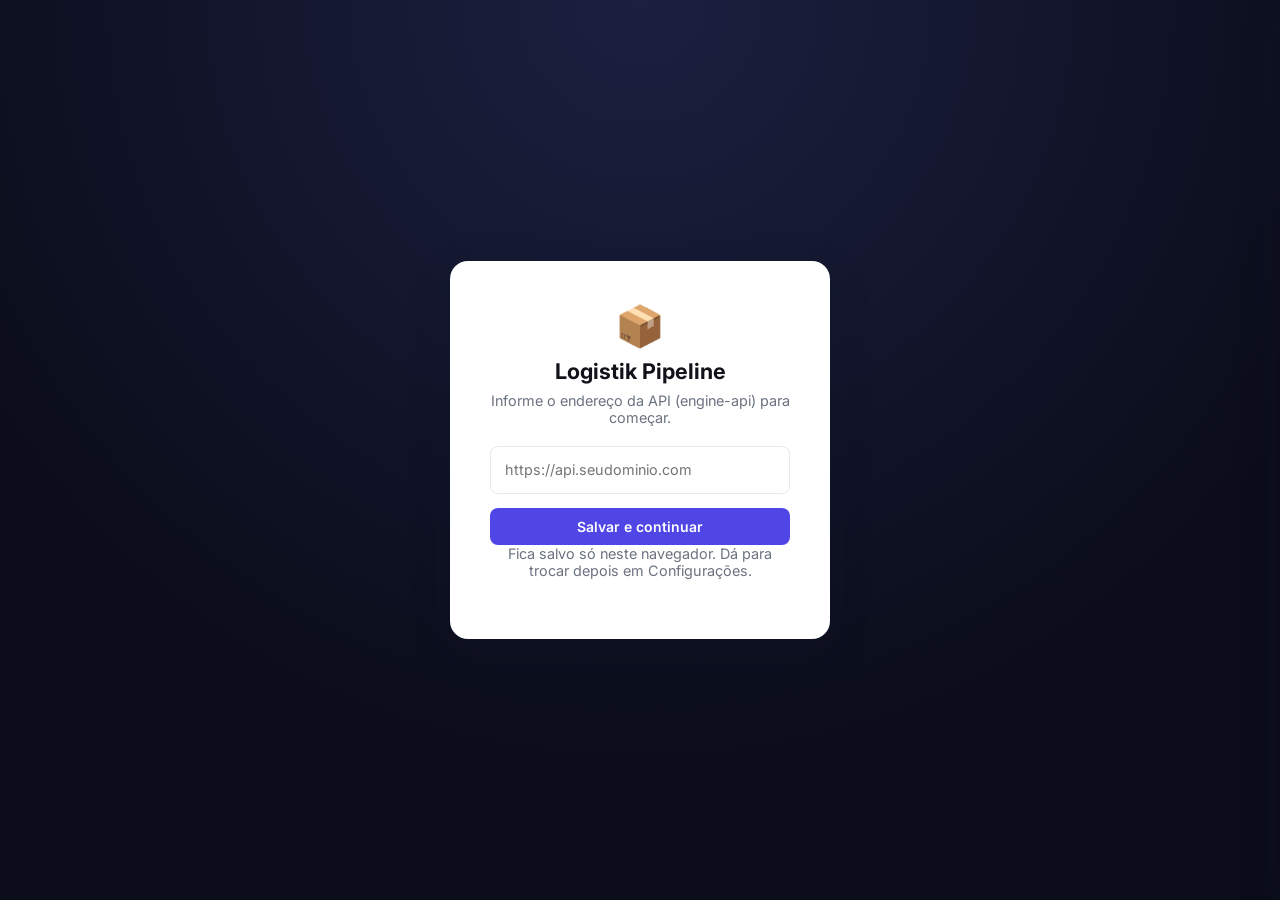
==== cloudflare-dashboard/public/index.html @ c697c0fc "feat: dashboard remoto via Quick Tunnel + atualização do style guide Troca o cloudflared de túnel no" ====
<!doctype html>
<html lang="pt-BR">
<head>
<meta charset="utf-8" />
<meta name="viewport" content="width=device-width, initial-scale=1" />
<title>Logistik Pipeline — Fila de Revisão</title>
<link rel="preconnect" href="https://fonts.googleapis.com">
<link rel="preconnect" href="https://fonts.gstatic.com" crossorigin>
<link href="https://fonts.googleapis.com/css2?family=Inter:wght@400;500;600;700;800&display=swap" rel="stylesheet">
<link rel="stylesheet" href="styles.css">
</head>
<body>

<!-- Onboarding: asks for the engine-api URL once, stored in localStorage -->
<div id="setup-screen" class="setup-screen">
  <div class="setup-card">
    <div class="setup-icon">📦</div>
    <h1>Logistik Pipeline</h1>
    <p>Informe o endereço da API (engine-api) para começar.</p>
    <input id="setup-api-url" type="text" placeholder="https://api.seudominio.com" autocomplete="off" />
    <button id="setup-save-btn" class="btn btn-primary btn-block">Salvar e continuar</button>
    <p class="setup-hint">Fica salvo só neste navegador. Dá para trocar depois em Configurações.</p>
  </div>
</div>

<div id="main-screen" class="app-shell hidden">

  <aside class="sidebar">
    <div class="brand">
      <span class="brand-icon">📦</span>
      <span class="brand-name">Logistik&nbsp;Pipeline</span>
    </div>

    <nav class="status-nav" id="status-nav"></nav>

    <div class="sidebar-section">
      <h3>Ações</h3>
      <button class="btn btn-primary btn-block" id="btn-run-pipeline">🚀 Rodar Pipeline Agora</button>
      <button class="btn btn-secondary btn-block" id="btn-gen-missing">✍️ Gerar Textos Faltantes</button>
      <button class="btn btn-ghost btn-block" id="btn-refresh">🔄 Atualizar</button>
    </div>

    <div class="sidebar-section">
      <h3>Knowledge Base</h3>
      <div id="kb-indicator" class="kb-indicator kb-loading">Carregando…</div>
      <button class="btn btn-ghost btn-sm btn-block" id="btn-kb-sync">🔗 Sincronizar Aprovados</button>
      <button class="btn btn-ghost btn-sm btn-block" id="btn-kb-reload">📚 Recarregar Style Guide</button>
    </div>

    <div class="sidebar-footer">
      <span id="connection-dot" class="connection-dot" title="Status da conexão com a API"></span>
      <span id="connection-label" class="connection-label">Conectando…</span>
      <button class="icon-btn" id="btn-settings" title="Configurações">⚙️</button>
    </div>
  </aside>

  <main class="content">
    <header class="content-header">
      <h1 id="content-title">Todos os posts</h1>
      <span id="content-count" class="content-count"></span>
    </header>

    <div id="toast" class="toast hidden"></div>

    <div id="loading-state" class="loading-state hidden">
      <div class="spinner"></div>
      <p>Carregando posts…</p>
    </div>

    <div id="empty-state" class="empty-state hidden">
      <div class="empty-icon">🗒️</div>
      <p>Nenhum post por aqui ainda.</p>
      <button class="btn btn-primary" id="btn-empty-run">🚀 Rodar Pipeline Agora</button>
    </div>

    <div id="post-grid" class="post-grid"></div>
  </main>
</div>

<div id="drawer-overlay" class="drawer-overlay hidden"></div>
<aside id="drawer" class="drawer">
  <div id="drawer-content"></div>
</aside>

<!-- Settings modal -->
<div id="settings-overlay" class="drawer-overlay hidden"></div>
<div id="settings-modal" class="modal hidden">
  <h2>Configurações</h2>
  <label class="field-label" for="settings-api-url">Endereço da API</label>
  <input id="settings-api-url" type="text" placeholder="https://api.seudominio.com" />
  <div class="modal-actions">
    <button class="btn btn-ghost" id="settings-cancel-btn">Cancelar</button>
    <button class="btn btn-primary" id="settings-save-btn">Salvar</button>
  </div>
</div>

<script src="app.js"></script>
</body>
</html>
---- cloudflare-dashboard/public/styles.css ----
/* ---------- Design tokens ---------- */
:root {
  --font: 'Inter', -apple-system, BlinkMacSystemFont, 'Segoe UI', sans-serif;

  --bg: #F6F7FB;
  --surface: #FFFFFF;
  --surface-hover: #FAFBFF;
  --border: #E6E8F0;
  --text: #12131A;
  --text-muted: #6B7280;
  --text-faint: #9CA3AF;

  --sidebar-bg: #111528;
  --sidebar-bg-hover: #1B2040;
  --sidebar-text: #C9CCE0;
  --sidebar-text-muted: #7A7F9E;
  --sidebar-border: #23274A;

  --primary: #4F46E5;
  --primary-hover: #4338CA;
  --primary-soft: #EEF0FF;

  --success: #059669;
  --success-soft: #ECFDF5;
  --danger: #DC2626;
  --danger-soft: #FEF2F2;
  --warning: #D97706;
  --warning-soft: #FFFBEB;
  --violet: #7C3AED;
  --violet-soft: #F5F3FF;

  --radius-sm: 8px;
  --radius-md: 12px;
  --radius-lg: 18px;
  --shadow-sm: 0 1px 2px rgba(16, 24, 40, 0.06);
  --shadow-md: 0 4px 16px rgba(16, 24, 40, 0.08);
  --shadow-lg: 0 12px 40px rgba(16, 24, 40, 0.18);
}

* { box-sizing: border-box; }

html, body {
  margin: 0;
  padding: 0;
  font-family: var(--font);
  background: var(--bg);
  color: var(--text);
  -webkit-font-smoothing: antialiased;
}

.hidden { display: none !important; }

button { font-family: inherit; }

/* ---------- Buttons ---------- */
.btn {
  font-size: 0.875rem;
  font-weight: 600;
  padding: 9px 14px;
  border-radius: var(--radius-sm);
  border: 1px solid transparent;
  cursor: pointer;
  transition: background 0.15s ease, transform 0.05s ease, border-color 0.15s ease;
  display: inline-flex;
  align-items: center;
  justify-content: center;
  gap: 6px;
  white-space: nowrap;
}
.btn:active { transform: scale(0.98); }
.btn-block { width: 100%; }
.btn-sm { font-size: 0.8125rem; padding: 7px 10px; }

.btn-primary { background: var(--primary); color: #fff; }
.btn-primary:hover { background: var(--primary-hover); }

.btn-secondary { background: rgba(255,255,255,0.06); color: var(--sidebar-text); border-color: var(--sidebar-border); }
.btn-secondary:hover { background: var(--sidebar-bg-hover); }

.btn-ghost { background: transparent; color: var(--sidebar-text-muted); border-color: var(--sidebar-border); }
.btn-ghost:hover { background: var(--sidebar-bg-hover); color: var(--sidebar-text); }

.btn-outline { background: var(--surface); color: var(--text); border-color: var(--border); }
.btn-outline:hover { background: var(--surface-hover); }

.btn-danger-outline { background: var(--surface); color: var(--danger); border-color: #F5C2C2; }
.btn-danger-outline:hover { background: var(--danger-soft); }

.btn:disabled { opacity: 0.5; cursor: not-allowed; transform: none; }

.icon-btn {
  background: transparent;
  border: none;
  color: var(--sidebar-text-muted);
  cursor: pointer;
  font-size: 1rem;
  padding: 4px;
  border-radius: 6px;
}
.icon-btn:hover { background: var(--sidebar-bg-hover); color: var(--sidebar-text); }

/* ---------- Setup screen ---------- */
.setup-screen {
  min-height: 100vh;
  display: flex;
  align-items: center;
  justify-content: center;
  background: radial-gradient(circle at top, #1B2040 0%, #0B0D1A 70%);
  padding: 20px;
}
.setup-card {
  background: var(--surface);
  border-radius: var(--radius-lg);
  box-shadow: var(--shadow-lg);
  padding: 40px;
  max-width: 380px;
  width: 100%;
  text-align: center;
}
.setup-icon { font-size: 2.5rem; margin-bottom: 8px; }
.setup-card h1 { font-size: 1.35rem; margin: 0 0 8px; }
.setup-card p { color: var(--text-muted); font-size: 0.9rem; margin: 0 0 20px; }
.setup-card input {
  width: 100%;
  padding: 11px 14px;
  border-radius: var(--radius-sm);
  border: 1px solid var(--border);
  font-size: 0.9rem;
  margin-bottom: 14px;
}
.setup-card input:focus { outline: none; border-color: var(--primary); box-shadow: 0 0 0 3px var(--primary-soft); }
.setup-hint { font-size: 0.75rem; color: var(--text-faint); margin-top: 14px; }

/* ---------- App shell ---------- */
.app-shell {
  display: grid;
  grid-template-columns: 264px 1fr;
  min-height: 100vh;
}

.sidebar {
  background: var(--sidebar-bg);
  color: var(--sidebar-text);
  padding: 22px 18px;
  display: flex;
  flex-direction: column;
  gap: 26px;
  position: sticky;
  top: 0;
  height: 100vh;
  overflow-y: auto;
}

.brand {
  display: flex;
  align-items: center;
  gap: 10px;
  font-weight: 800;
  font-size: 1.05rem;
  color: #fff;
  letter-spacing: -0.01em;
}
.brand-icon { font-size: 1.3rem; }

.status-nav { display: flex; flex-direction: column; gap: 2px; }
.status-nav-item {
  display: flex;
  align-items: center;
  justify-content: space-between;
  padding: 9px 12px;
  border-radius: var(--radius-sm);
  cursor: pointer;
  font-size: 0.875rem;
  font-weight: 500;
  color: var(--sidebar-text-muted);
  transition: background 0.15s ease, color 0.15s ease;
}
.status-nav-item:hover { background: var(--sidebar-bg-hover); color: var(--sidebar-text); }
.status-nav-item.active { background: var(--primary); color: #fff; }
.status-nav-item .count {
  font-size: 0.75rem;
  background: rgba(255,255,255,0.12);
  padding: 1px 8px;
  border-radius: 999px;
  min-width: 22px;
  text-align: center;
}
.status-nav-item.active .count { background: rgba(255,255,255,0.25); }

.sidebar-section { display: flex; flex-direction: column; gap: 8px; }
.sidebar-section h3 {
  font-size: 0.7rem;
  text-transform: uppercase;
  letter-spacing: 0.06em;
  color: var(--sidebar-text-muted);
  margin: 0 0 2px;
  font-weight: 700;
}

.kb-indicator {
  font-size: 0.78rem;
  padding: 8px 10px;
  border-radius: var(--radius-sm);
  margin-bottom: 4px;
  line-height: 1.4;
}
.kb-loading { background: rgba(255,255,255,0.05); color: var(--sidebar-text-muted); }
.kb-active { background: rgba(5, 150, 105, 0.18); color: #6EE7B7; }
.kb-inactive { background: rgba(217, 119, 6, 0.18); color: #FBBF24; }

.sidebar-footer {
  margin-top: auto;
  display: flex;
  align-items: center;
  gap: 8px;
  padding-top: 14px;
  border-top: 1px solid var(--sidebar-border);
}
.connection-dot {
  width: 8px; height: 8px; border-radius: 50%;
  background: var(--text-faint);
  flex-shrink: 0;
}
.connection-dot.ok { background: #34D399; box-shadow: 0 0 0 3px rgba(52,211,153,0.2); }
.connection-dot.error { background: #F87171; box-shadow: 0 0 0 3px rgba(248,113,113,0.2); }
.connection-label { font-size: 0.78rem; color: var(--sidebar-text-muted); flex: 1; }

/* ---------- Content ---------- */
.content { padding: 32px 40px; max-width: 1400px; }
.content-header {
  display: flex;
  align-items: baseline;
  gap: 12px;
  margin-bottom: 24px;
}
.content-header h1 { font-size: 1.5rem; margin: 0; letter-spacing: -0.01em; }
.content-count { color: var(--text-muted); font-size: 0.9rem; }

.toast {
  background: var(--text);
  color: #fff;
  padding: 10px 16px;
  border-radius: var(--radius-sm);
  font-size: 0.875rem;
  margin-bottom: 18px;
  box-shadow: var(--shadow-md);
  display: inline-block;
}
.toast.error { background: var(--danger); }
.toast.success { background: var(--success); }

.loading-state, .empty-state {
  display: flex;
  flex-direction: column;
  align-items: center;
  justify-content: center;
  padding: 80px 20px;
  color: var(--text-muted);
  gap: 14px;
  text-align: center;
}
.empty-icon { font-size: 2.5rem; }

.spinner {
  width: 28px; height: 28px;
  border: 3px solid var(--border);
  border-top-color: var(--primary);
  border-radius: 50%;
  animation: spin 0.8s linear infinite;
}
@keyframes spin { to { transform: rotate(360deg); } }

/* ---------- Post grid & cards ---------- */
.post-grid {
  display: grid;
  grid-template-columns: repeat(auto-fill, minmax(300px, 1fr));
  gap: 20px;
}

.post-card {
  background: var(--surface);
  border-radius: var(--radius-lg);
  border: 1px solid var(--border);
  box-shadow: var(--shadow-sm);
  overflow: hidden;
  cursor: pointer;
  transition: box-shadow 0.15s ease, transform 0.15s ease;
  display: flex;
  flex-direction: column;
}
.post-card:hover { box-shadow: var(--shadow-md); transform: translateY(-2px); }

.post-card-image {
  width: 100%;
  aspect-ratio: 1200 / 627;
  background: var(--bg) url('data:image/svg+xml;utf8,') center/cover;
  display: flex;
  align-items: center;
  justify-content: center;
  color: var(--text-faint);
  font-size: 1.8rem;
  overflow: hidden;
}
.post-card-image img { width: 100%; height: 100%; object-fit: cover; display: block; }

.post-card-body { padding: 14px 16px 16px; display: flex; flex-direction: column; gap: 8px; flex: 1; }

.badge {
  display: inline-flex;
  align-items: center;
  font-size: 0.7rem;
  font-weight: 700;
  text-transform: uppercase;
  letter-spacing: 0.03em;
  padding: 3px 9px;
  border-radius: 999px;
  width: fit-content;
}
.badge-draft { background: #EEF0F4; color: #4B5563; }
.badge-approved { background: var(--success-soft); color: var(--success); }
.badge-rejected { background: var(--danger-soft); color: var(--danger); }
.badge-posted { background: var(--violet-soft); color: var(--violet); }
.badge-candidate { background: var(--warning-soft); color: var(--warning); }

.post-card-title { font-size: 0.95rem; font-weight: 600; line-height: 1.35; margin: 0; }
.post-card-topic { font-size: 0.78rem; color: var(--text-muted); }
.post-card-snippet {
  font-size: 0.82rem;
  color: var(--text-muted);
  line-height: 1.5;
  display: -webkit-box;
  -webkit-line-clamp: 3;
  -webkit-box-orient: vertical;
  overflow: hidden;
}
.post-card-footer {
  font-size: 0.72rem;
  color: var(--text-faint);
  margin-top: auto;
  padding-top: 6px;
}

/* ---------- Drawer ---------- */
.drawer-overlay {
  position: fixed; inset: 0;
  background: rgba(10, 12, 24, 0.45);
  backdrop-filter: blur(2px);
  z-index: 30;
  opacity: 0;
  transition: opacity 0.2s ease;
}
.drawer-overlay.visible { opacity: 1; }

.drawer {
  position: fixed;
  top: 0; right: 0; bottom: 0;
  width: min(560px, 100vw);
  background: var(--surface);
  box-shadow: var(--shadow-lg);
  z-index: 31;
  overflow-y: auto;
  transform: translateX(100%);
  transition: transform 0.25s cubic-bezier(0.16, 1, 0.3, 1);
}
.drawer.open { transform: translateX(0); }

.drawer-header {
  display: flex;
  align-items: center;
  justify-content: space-between;
  padding: 20px 24px;
  border-bottom: 1px solid var(--border);
  position: sticky;
  top: 0;
  background: var(--surface);
  z-index: 1;
}
.drawer-header .badge { margin-bottom: 0; }
.drawer-body { padding: 20px 24px 32px; display: flex; flex-direction: column; gap: 18px; }

.drawer-image { width: 100%; border-radius: var(--radius-md); overflow: hidden; background: var(--bg); }
.drawer-image img { width: 100%; display: block; }

.field-label { font-size: 0.8rem; font-weight: 600; color: var(--text-muted); display: block; margin-bottom: 6px; }

textarea, input[type="text"] {
  width: 100%;
  font-family: inherit;
  font-size: 0.9rem;
  padding: 12px 14px;
  border-radius: var(--radius-sm);
  border: 1px solid var(--border);
  resize: vertical;
  line-height: 1.5;
}
textarea:focus, input[type="text"]:focus { outline: none; border-color: var(--primary); box-shadow: 0 0 0 3px var(--primary-soft); }

.drawer-meta { font-size: 0.8rem; color: var(--text-muted); display: flex; flex-direction: column; gap: 4px; }
.drawer-meta a { color: var(--primary); text-decoration: none; }
.drawer-meta a:hover { text-decoration: underline; }

.details-toggle {
  font-size: 0.8rem;
  color: var(--primary);
  cursor: pointer;
  font-weight: 600;
  width: fit-content;
}
.image-prompt-box {
  background: var(--bg);
  border-radius: var(--radius-sm);
  padding: 10px 12px;
  font-size: 0.78rem;
  color: var(--text-muted);
  font-family: ui-monospace, monospace;
  white-space: pre-wrap;
}

.action-row { display: flex; flex-wrap: wrap; gap: 8px; }

.reject-box {
  border: 1px solid #F5C2C2;
  background: var(--danger-soft);
  border-radius: var(--radius-md);
  padding: 14px;
  display: flex;
  flex-direction: column;
  gap: 10px;
}
.reject-box p { margin: 0; font-size: 0.85rem; color: #9F1239; font-weight: 600; }

/* ---------- Settings modal ---------- */
.modal {
  position: fixed;
  top: 50%; left: 50%;
  transform: translate(-50%, -50%);
  background: var(--surface);
  border-radius: var(--radius-lg);
  box-shadow: var(--shadow-lg);
  padding: 28px;
  width: min(420px, 90vw);
  z-index: 41;
}
.modal h2 { margin: 0 0 16px; font-size: 1.1rem; }
.modal-actions { display: flex; justify-content: flex-end; gap: 8px; margin-top: 16px; }
#settings-overlay { z-index: 40; }

/* ---------- Responsive ---------- */
@media (max-width: 860px) {
  .app-shell { grid-template-columns: 1fr; }
  .sidebar { position: static; height: auto; flex-direction: row; flex-wrap: wrap; align-items: center; }
  .status-nav { flex-direction: row; flex-wrap: wrap; }
  .sidebar-section { width: 100%; }
  .content { padding: 20px; }
  .drawer { width: 100vw; }
}
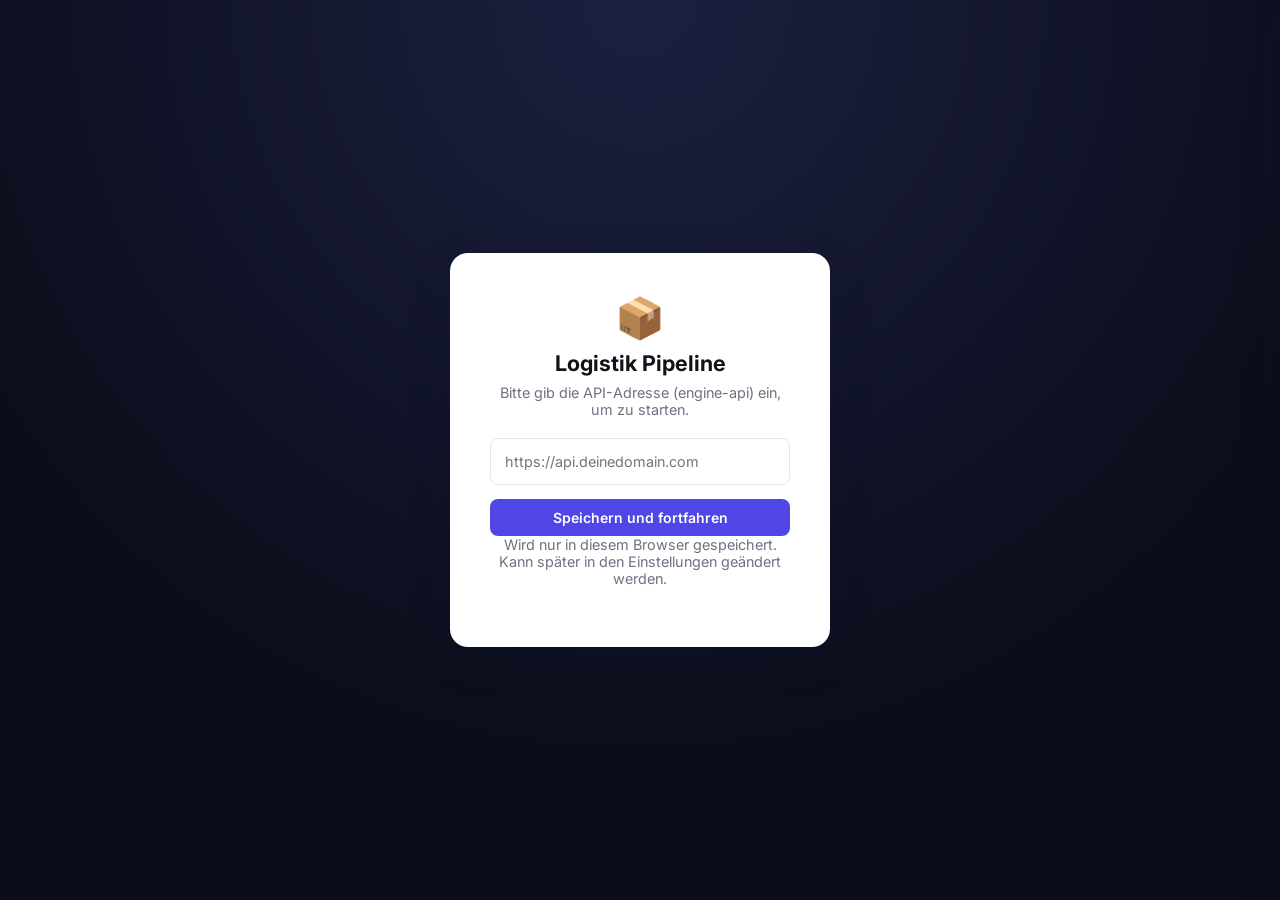
==== commit 64b0ecd9: "feat: progresso em tempo real do pipeline + busca até N posts prontos Antes, "Pipeline jetzt starten" ====
--- a/cloudflare-dashboard/public/index.html
+++ b/cloudflare-dashboard/public/index.html
@@ -1,9 +1,9 @@
 <!doctype html>
-<html lang="pt-BR">
+<html lang="de">
 <head>
 <meta charset="utf-8" />
 <meta name="viewport" content="width=device-width, initial-scale=1" />
-<title>Logistik Pipeline — Fila de Revisão</title>
+<title>Logistik Pipeline — Freigabe-Warteschlange</title>
 <link rel="preconnect" href="https://fonts.googleapis.com">
 <link rel="preconnect" href="https://fonts.gstatic.com" crossorigin>
 <link href="https://fonts.googleapis.com/css2?family=Inter:wght@400;500;600;700;800&display=swap" rel="stylesheet">
@@ -16,10 +16,10 @@
   <div class="setup-card">
     <div class="setup-icon">📦</div>
     <h1>Logistik Pipeline</h1>
-    <p>Informe o endereço da API (engine-api) para começar.</p>
-    <input id="setup-api-url" type="text" placeholder="https://api.seudominio.com" autocomplete="off" />
-    <button id="setup-save-btn" class="btn btn-primary btn-block">Salvar e continuar</button>
-    <p class="setup-hint">Fica salvo só neste navegador. Dá para trocar depois em Configurações.</p>
+    <p>Bitte gib die API-Adresse (engine-api) ein, um zu starten.</p>
+    <input id="setup-api-url" type="text" placeholder="https://api.deinedomain.com" autocomplete="off" />
+    <button id="setup-save-btn" class="btn btn-primary btn-block">Speichern und fortfahren</button>
+    <p class="setup-hint">Wird nur in diesem Browser gespeichert. Kann später in den Einstellungen geändert werden.</p>
   </div>
 </div>
 
@@ -34,43 +34,48 @@
     <nav class="status-nav" id="status-nav"></nav>
 
     <div class="sidebar-section">
-      <h3>Ações</h3>
-      <button class="btn btn-primary btn-block" id="btn-run-pipeline">🚀 Rodar Pipeline Agora</button>
-      <button class="btn btn-secondary btn-block" id="btn-gen-missing">✍️ Gerar Textos Faltantes</button>
-      <button class="btn btn-ghost btn-block" id="btn-refresh">🔄 Atualizar</button>
+      <h3>Aktionen</h3>
+      <button class="btn btn-primary btn-block" id="btn-run-pipeline">🚀 Pipeline jetzt starten</button>
+      <button class="btn btn-secondary btn-block" id="btn-gen-missing">✍️ Fehlende Texte generieren</button>
+      <button class="btn btn-ghost btn-block" id="btn-refresh">🔄 Aktualisieren</button>
     </div>
 
     <div class="sidebar-section">
       <h3>Knowledge Base</h3>
-      <div id="kb-indicator" class="kb-indicator kb-loading">Carregando…</div>
-      <button class="btn btn-ghost btn-sm btn-block" id="btn-kb-sync">🔗 Sincronizar Aprovados</button>
-      <button class="btn btn-ghost btn-sm btn-block" id="btn-kb-reload">📚 Recarregar Style Guide</button>
+      <div id="kb-indicator" class="kb-indicator kb-loading">Wird geladen…</div>
+      <button class="btn btn-ghost btn-sm btn-block" id="btn-kb-sync">🔗 Genehmigte synchronisieren</button>
+      <button class="btn btn-ghost btn-sm btn-block" id="btn-kb-reload">📚 Style Guide neu laden</button>
     </div>
 
     <div class="sidebar-footer">
-      <span id="connection-dot" class="connection-dot" title="Status da conexão com a API"></span>
-      <span id="connection-label" class="connection-label">Conectando…</span>
-      <button class="icon-btn" id="btn-settings" title="Configurações">⚙️</button>
+      <span id="connection-dot" class="connection-dot" title="Status der API-Verbindung"></span>
+      <span id="connection-label" class="connection-label">Verbindung wird hergestellt…</span>
+      <button class="icon-btn" id="btn-settings" title="Einstellungen">⚙️</button>
     </div>
   </aside>
 
   <main class="content">
     <header class="content-header">
-      <h1 id="content-title">Todos os posts</h1>
+      <h1 id="content-title">Alle Posts</h1>
       <span id="content-count" class="content-count"></span>
     </header>
+
+    <div id="pipeline-status-banner" class="pipeline-status-banner hidden">
+      <div class="spinner spinner-sm"></div>
+      <span id="pipeline-status-text"></span>
+    </div>
 
     <div id="toast" class="toast hidden"></div>
 
     <div id="loading-state" class="loading-state hidden">
       <div class="spinner"></div>
-      <p>Carregando posts…</p>
+      <p>Posts werden geladen…</p>
     </div>
 
     <div id="empty-state" class="empty-state hidden">
       <div class="empty-icon">🗒️</div>
-      <p>Nenhum post por aqui ainda.</p>
-      <button class="btn btn-primary" id="btn-empty-run">🚀 Rodar Pipeline Agora</button>
+      <p>Hier gibt es noch keine Posts.</p>
+      <button class="btn btn-primary" id="btn-empty-run">🚀 Pipeline jetzt starten</button>
     </div>
 
     <div id="post-grid" class="post-grid"></div>
@@ -85,12 +90,12 @@
 <!-- Settings modal -->
 <div id="settings-overlay" class="drawer-overlay hidden"></div>
 <div id="settings-modal" class="modal hidden">
-  <h2>Configurações</h2>
-  <label class="field-label" for="settings-api-url">Endereço da API</label>
-  <input id="settings-api-url" type="text" placeholder="https://api.seudominio.com" />
+  <h2>Einstellungen</h2>
+  <label class="field-label" for="settings-api-url">API-Adresse</label>
+  <input id="settings-api-url" type="text" placeholder="https://api.deinedomain.com" />
   <div class="modal-actions">
-    <button class="btn btn-ghost" id="settings-cancel-btn">Cancelar</button>
-    <button class="btn btn-primary" id="settings-save-btn">Salvar</button>
+    <button class="btn btn-ghost" id="settings-cancel-btn">Abbrechen</button>
+    <button class="btn btn-primary" id="settings-save-btn">Speichern</button>
   </div>
 </div>
 
--- a/cloudflare-dashboard/public/styles.css
+++ b/cloudflare-dashboard/public/styles.css
@@ -268,7 +268,22 @@
   border-radius: 50%;
   animation: spin 0.8s linear infinite;
 }
+.spinner.spinner-sm { width: 16px; height: 16px; border-width: 2px; }
 @keyframes spin { to { transform: rotate(360deg); } }
+
+.pipeline-status-banner {
+  display: flex;
+  align-items: center;
+  gap: 10px;
+  background: var(--primary-light, #EEF2FF);
+  color: var(--primary);
+  border: 1px solid var(--primary);
+  padding: 10px 16px;
+  border-radius: var(--radius-sm);
+  font-size: 0.875rem;
+  font-weight: 500;
+  margin-bottom: 18px;
+}
 
 /* ---------- Post grid & cards ---------- */
 .post-grid {
